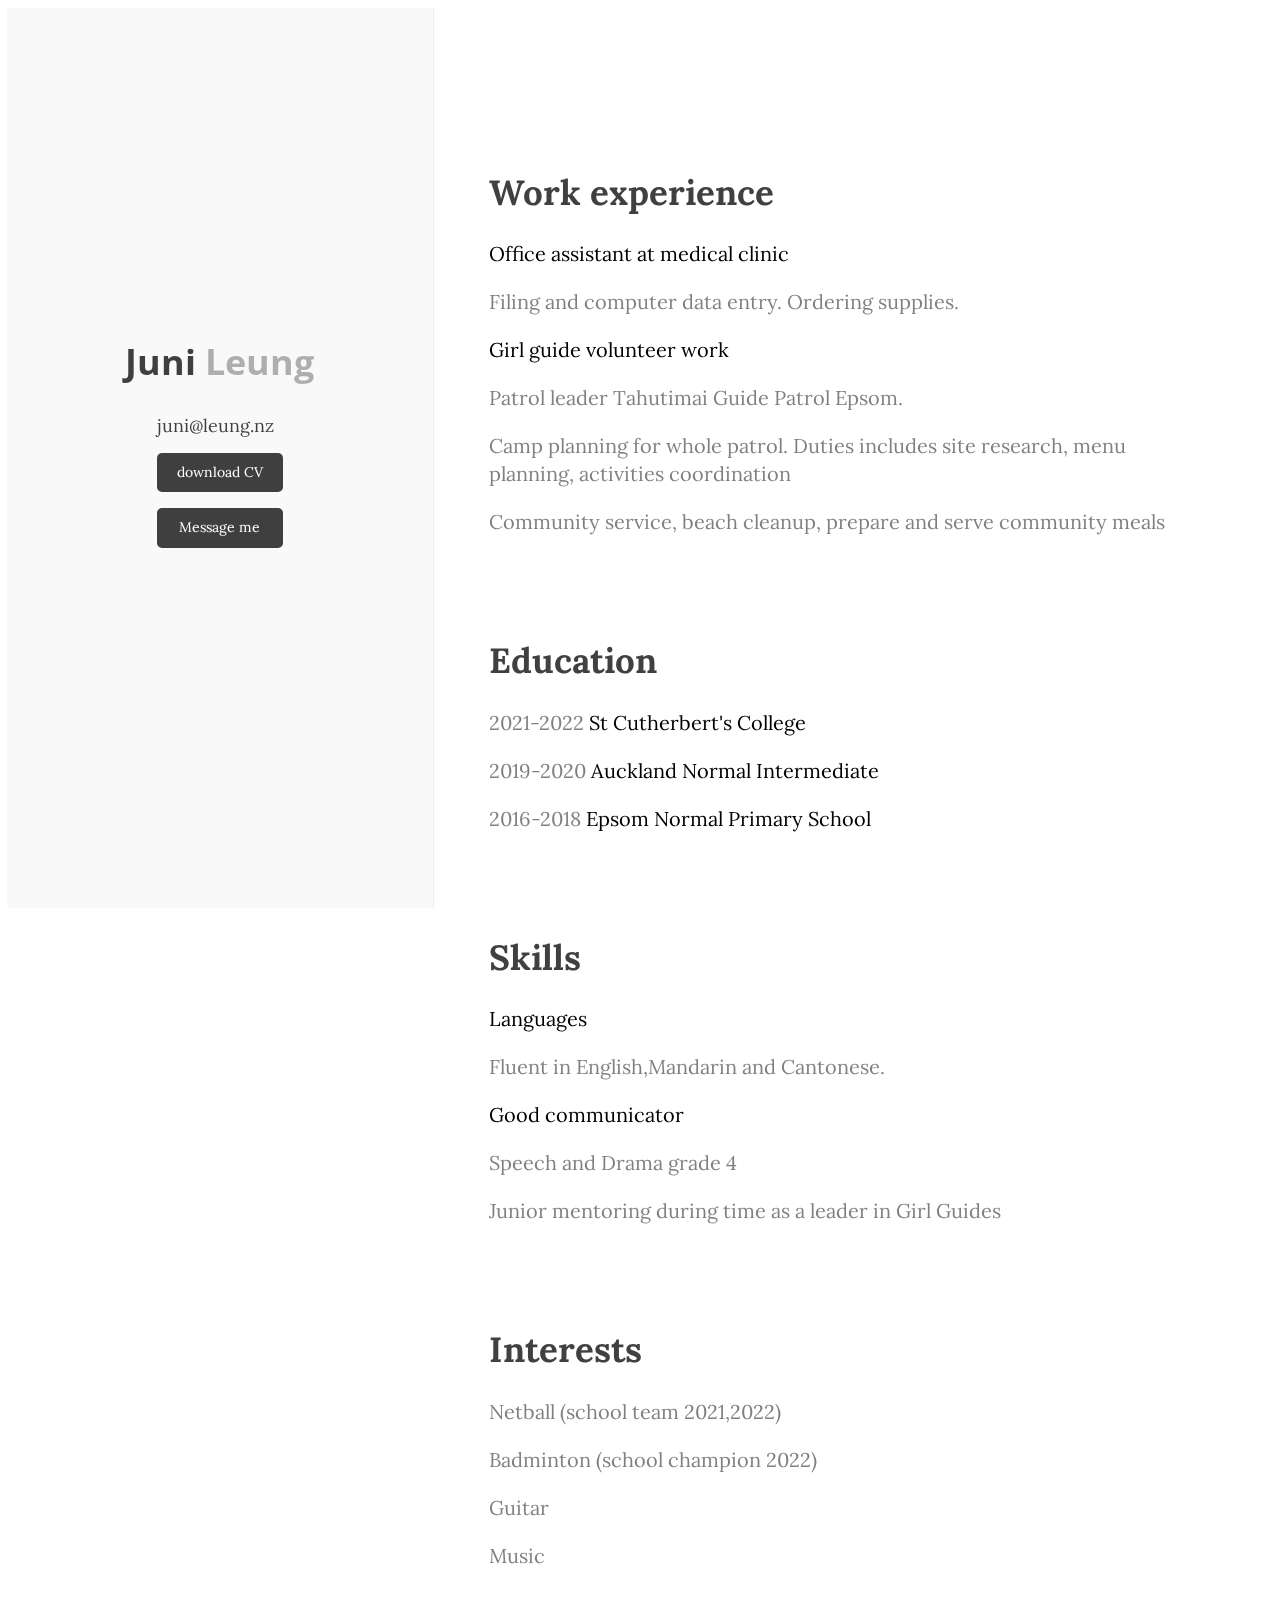
==== index.html @ 1db23971 "update" ====
<!DOCTYPE html>
<html>
<head>
	<title>Juni Leung</title>
	<link rel="stylesheet" type="text/css" href="./styles.css">
<link href='https://fonts.googleapis.com/css?family=Lora:400,700,400italic|Open+Sans:300,400,500,700|Waiting+for+the+Sunrise|Shadows+Into+Light' rel='stylesheet' type='text/css'>
	<meta name="viewport" content="width=device-width, initial-scale=1.0">
</head>
<body>



<div class="wrapper clearfix">
<div class="left">
    
    <div class="name-hero">
      
      <!-- <div class="me-img"></div> -->
      
      <div class="name-text">
        
        <h1>Juni <em>Leung</em></h1>
        <p>juni@leung.nz</p> 
      </div>
      
        <a href="#" target="_blank" style="margin-top:1em;">download CV</a>
        <a class="btn lightbox-223441714144852" style="margin-top: 16px">
          Message me
        </a>      
      </div>
    
  </div>
 <div class="right">
    
    <div class="inner">
      <section>
        <h1>Work experience</h1>
        <p><em>Office assistant at medical clinic </em></p>
        <p>Filing and computer data entry. Ordering supplies.</p>
        <p><em>Girl guide volunteer work</em></p>
        <p>Patrol leader Tahutimai Guide Patrol Epsom.</p>
        <p>Camp planning for whole patrol. Duties includes site research, menu planning, activities coordination</p>
        <p>Community service, beach cleanup, prepare and serve community meals</p>
      </section>
  
      <section>
        <h1>Education</h1>
        <p>2021-2022 <em>St Cutherbert's College</em></p>
        <p>2019-2020 <em>Auckland Normal Intermediate</em></p>
        <p>2016-2018 <em>Epsom Normal Primary School</em></p>
      </section>
      <section>
        <h1>Skills</h1>
        <p><em>Languages</em></p>
        <p>Fluent in English,Mandarin and Cantonese. </p>
        <p><em>Good communicator</em></p>
        <p>Speech and Drama grade 4</p>
        <p>Junior mentoring during time as a leader in Girl Guides</p>
      </section>
      <section>
        <h1>Interests</h1>
        <p>Netball (school team 2021,2022)</p>
        <p>Badminton (school champion 2022)</p>
        <p>Guitar</p>
        <p>Music</p>
      </section>
    </div>
    
  </div>
  
  
  
</div>


<script src ="https://form.jotform.com/static/feedback2.js" type="text/javascript"></script>
<script type="text/javascript">
    var JFL_223441714144852 = new JotformFeedback({
      formId: '223441714144852',
      base: 'https://form.jotform.com/',
      windowTitle: 'Form',
      background: '#FFA500',
      fontColor: '#FFFFFF',
      type: '0',
      height: 500,
      width: 700,
      openOnLoad: false
    });
</script>


 
</body>
</html>
---- styles.css ----
*, *:before, *:after {
    -moz-box-sizing: border-box; -webkit-box-sizing: border-box; box-sizing: border-box;
   }
  
  html
  {
      font-size:100%;
  }
  
  body
  {
      -webkit-font-smoothing:antialiased;
      color:#333332;
      font-family:Lora, serif;
      font-size:20px;
      font-weight:400;
      line-height:1.4;
      text-rendering:optimizeLegibility;
  }
  
  .skill-set li:hover
  {
      background:#3498db;
  }
  
  .name-hero a:hover
  {
      background: #808080;
  }
  h1
  {
      color:rgba(0,0,0,.75);
  }
  
  .wrapper
  {
      height:100%;
  }
  
  .left
  {
      background-color:rgba(0,0,0,.025);
      border-right:1px solid rgba(0,0,0,.05);
      float:right;
      height:100%;
      margin-left:-1px;
      min-width:256px;
      position:fixed;
      width:33.33%;
    
  }
  
  .right
  {
      float:right;
      height:100%;
      position:relative;
      width:66.66%;
  }
  
  
  .name-hero
  {
      background:rgba(0,0,0,.001);
      bottom:0;
      height:290px;
      left:0;
      margin:auto;
      position:absolute;
      right:0;
      top:0;
      width:85%;
  }
  
  .me-img
  {
      background:url(https://media-exp1.licdn.com/dms/image/C4E03AQGnLq_IB_mf8Q/profile-displayphoto-shrink_400_400/0/1631022739752?e=1648684800&v=beta&t=eICUjHeH_g9GQEItmEMK1j2gCADwqfjrlccSD_5za58) no-repeat center center ;
      background-size:100%;
    background-position:0px;
      border-radius:100%;
      height:150px;
      margin:0 auto;
      position:relative;
      width:150px;
  }
  
  .name-hero h1
  {
      font-family:Open Sans, sans-serif;
      font-size:1.8em;
      text-align:center;
  }
  
  .name-hero h1 em
  {
      color:rgba(0,0,0,.3);
      font-style:normal;
      font-weight:700;
  }
  
  .name-hero p
  {
      color:rgba(0,0,0,.75);
      font-size:.90em;
      line-height:1.5;
      margin:0 8px 0 0;
      text-align:center;
  }
  
  .name-hero .name-text
  {
      margin:0 auto;
      width:85%;
  }
  
  .name-hero a
  {
    background:rgba(0,0,0,.75);
    border-radius:5px;
    color:#FFF;
    padding:10px;
    text-decoration: none;
    text-align: center;
    display: block;
    width: 35%;
    margin-left:auto;
    margin-right:auto;
    font-size:0.7em; 
  }

  .inner
  {
      margin:0 auto;
      max-width:975px;
      padding:3em;
  }
  
  .inner h1
  {
      font-size:1.75em;
  }
  
  .inner p
  {
      color:rgba(0,0,0,.5);
  }
  
  .inner p em
  {
      color:rgba(0,0,0,1);
      font-style:normal;
  }
  
  .inner section
  {
      margin:100px auto;
  }
  
  ul
  {
      list-style-type:none;
      margin-top:-10px;
      max-width:570px;
      padding:0;
  }
  
  .skill-set li
  {
      background:rgba(0,0,0,.75);
      border-radius:5px;
      color:#FFF;
      display:inline-block;
      list-style:none;
      margin:15px 15px 0 0;
      padding:10px;
      text-align:justify;
  }
  
  @media screen and (max-width: 48em) {
      .right,.left
      {
          float:none;
      position:relative !important;
          width:100%;
      min-height:500px;
      }
    .handmade {
    text-align:center !important;
    margin-top:0px !important;
  }
  
  @media screen and (max-width: 75em) {
      body
  { font-size:18px;}
  }
  
  @media screen and (max-width: 60em) {
      body
  { font-size:16px;}
  }
  .clearfix:after {
     content: " "; /* Older browser do not support empty content */
     visibility: hidden;
     display: block;
     height: 0;
     clear: both;
  }
  .handmade {
    text-align:right;
    margin-top:100px;
  }
  .handmade em {
    font-family: 'Shadows Into Light', cursive;
    font-size: 1.25em;
    margin-left:5px;
  }}
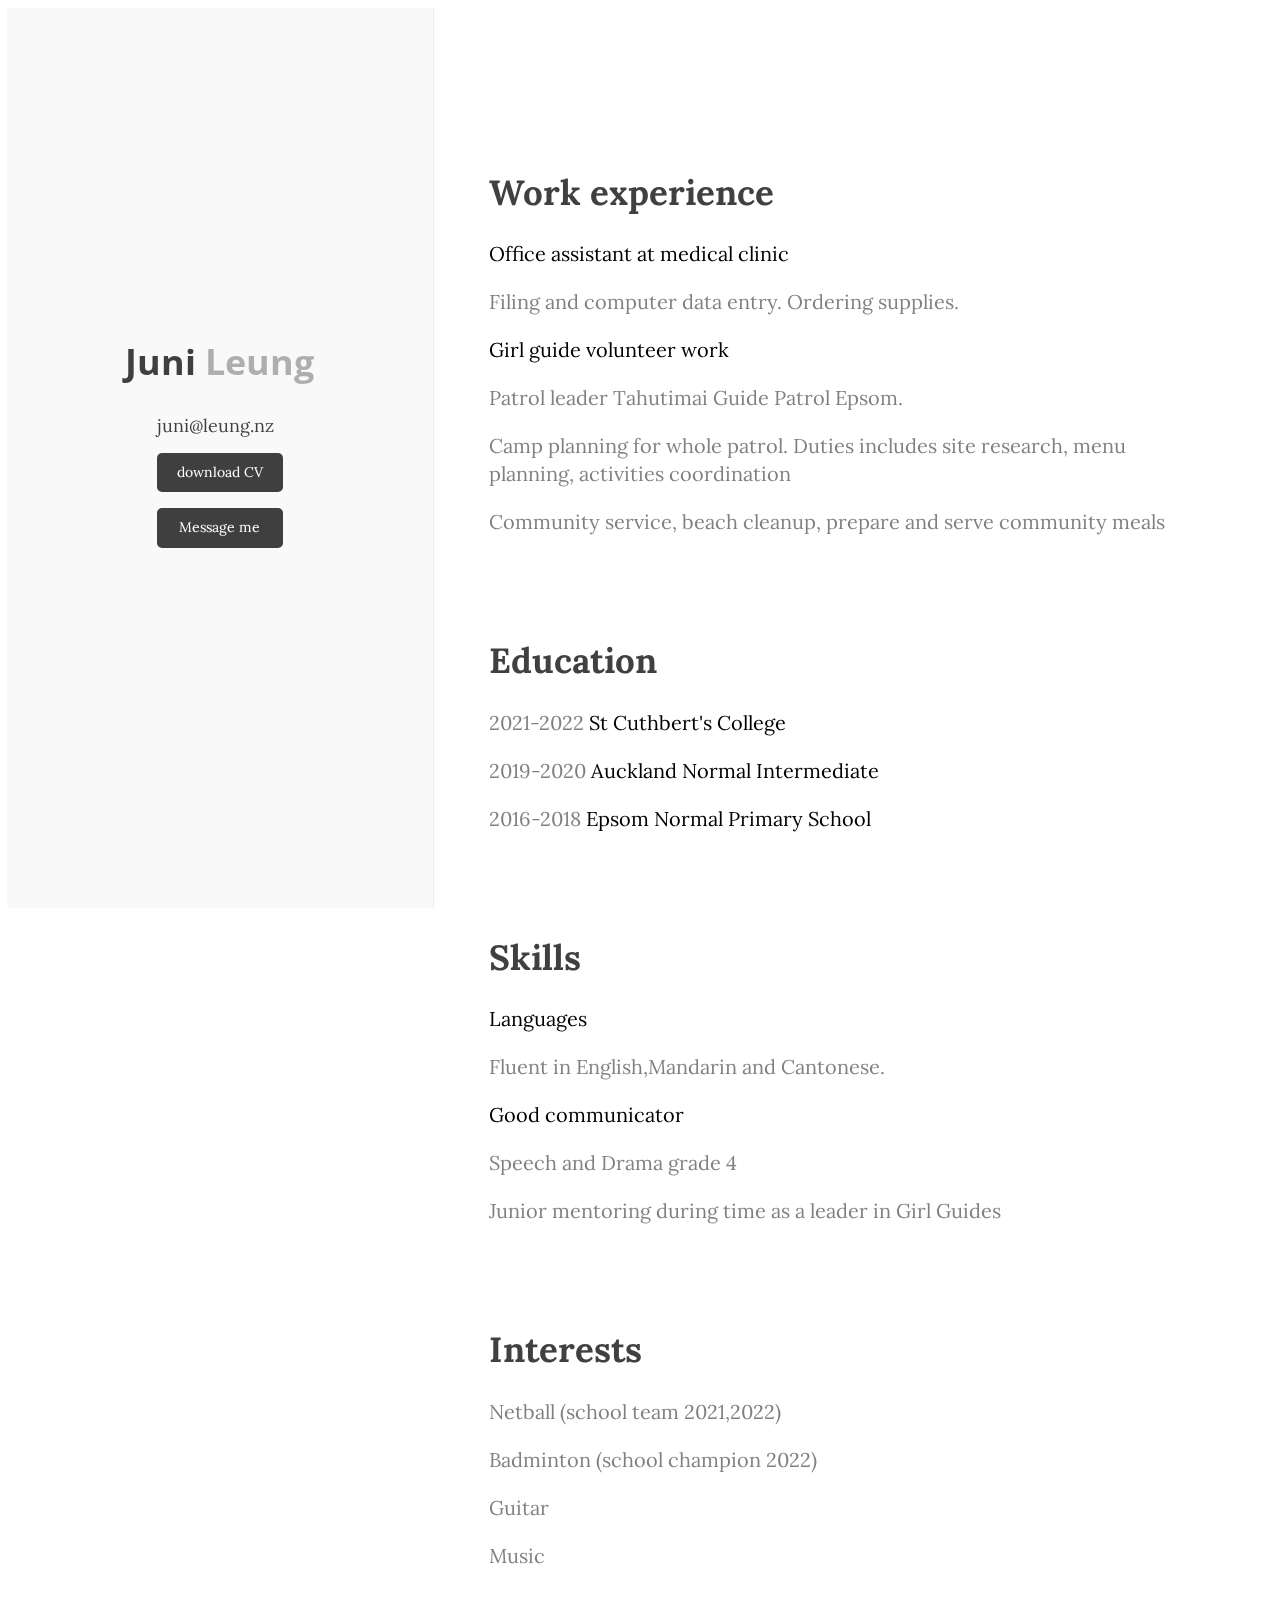
==== commit dec265c0: "update" ====
--- a/index.html
+++ b/index.html
@@ -23,7 +23,7 @@
         <p>juni@leung.nz</p> 
       </div>
       
-        <a href="#" target="_blank" style="margin-top:1em;">download CV</a>
+        <a href="./files/juni_leung_resume.pdf" target="_blank" style="margin-top:1em;">download CV</a>
         <a class="btn lightbox-223441714144852" style="margin-top: 16px">
           Message me
         </a>      
@@ -45,7 +45,7 @@
   
       <section>
         <h1>Education</h1>
-        <p>2021-2022 <em>St Cutherbert's College</em></p>
+        <p>2021-2022 <em>St Cuthbert's College</em></p>
         <p>2019-2020 <em>Auckland Normal Intermediate</em></p>
         <p>2016-2018 <em>Epsom Normal Primary School</em></p>
       </section>
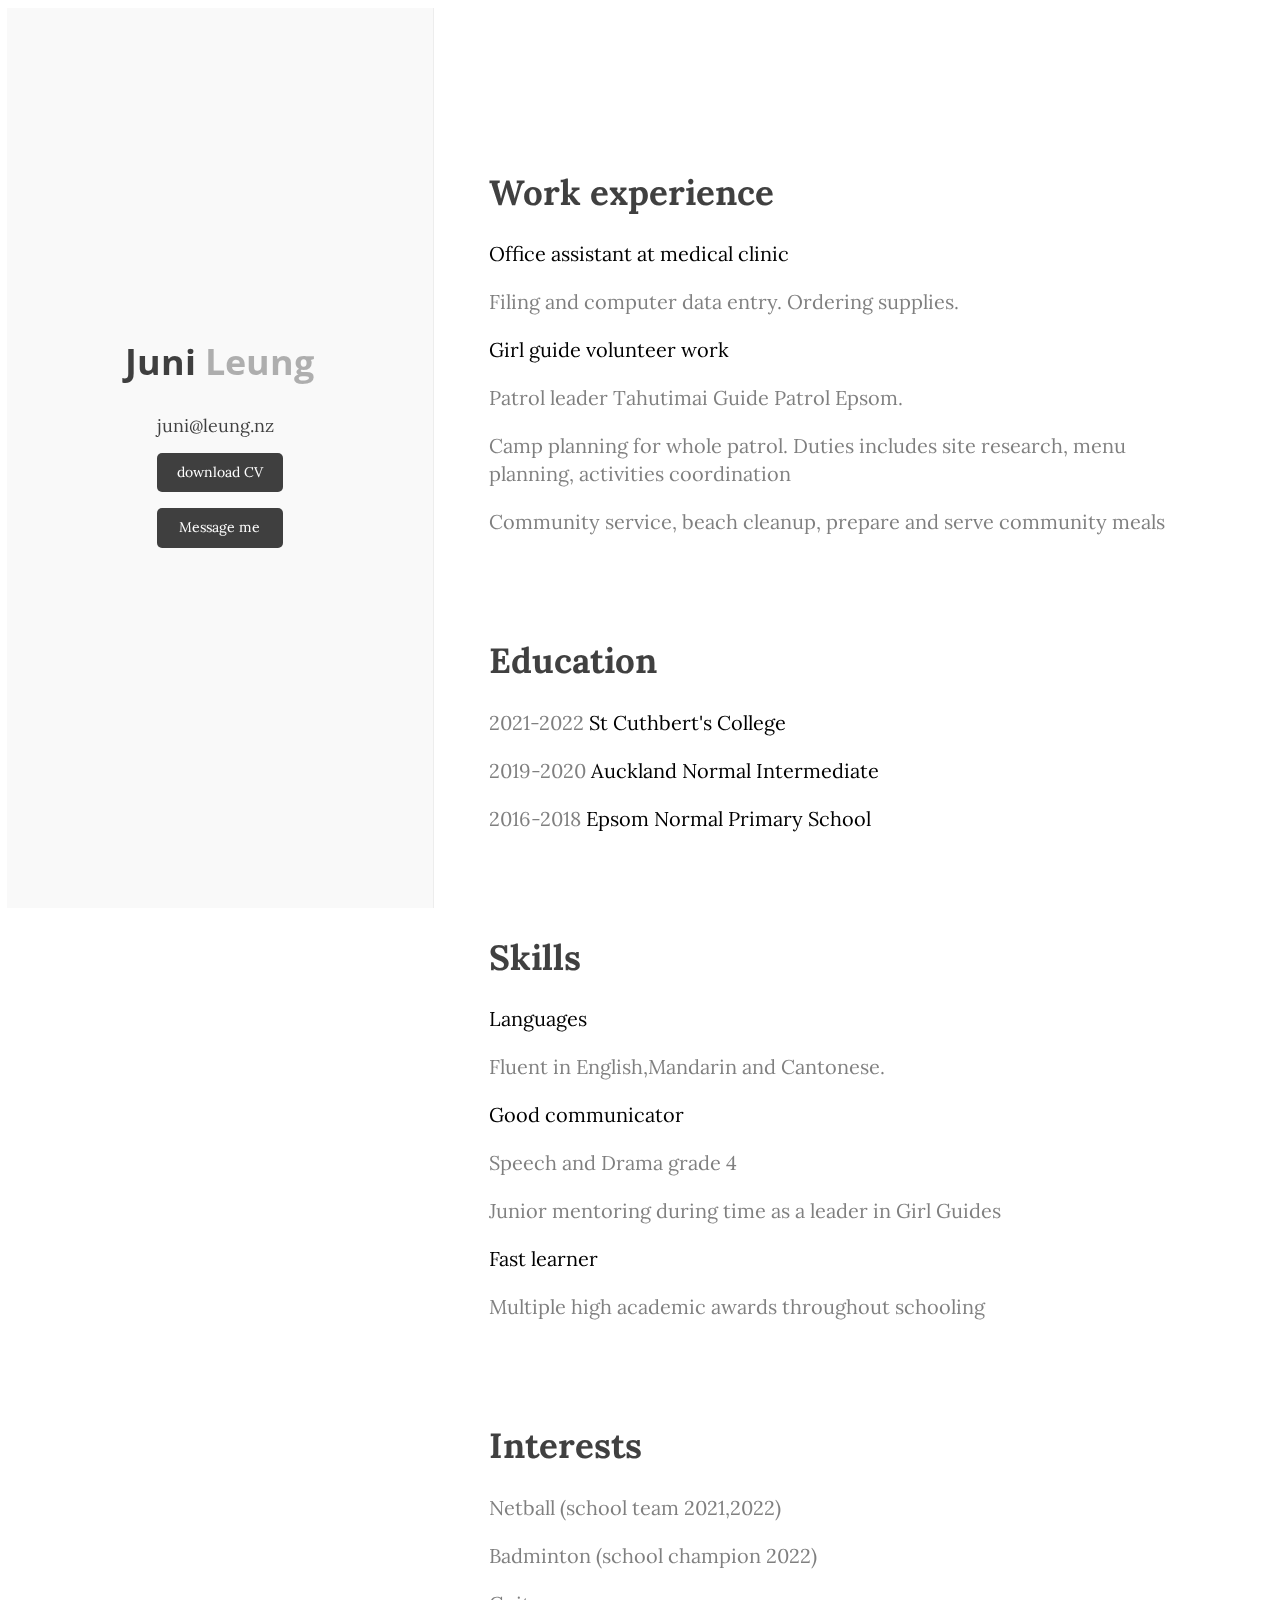
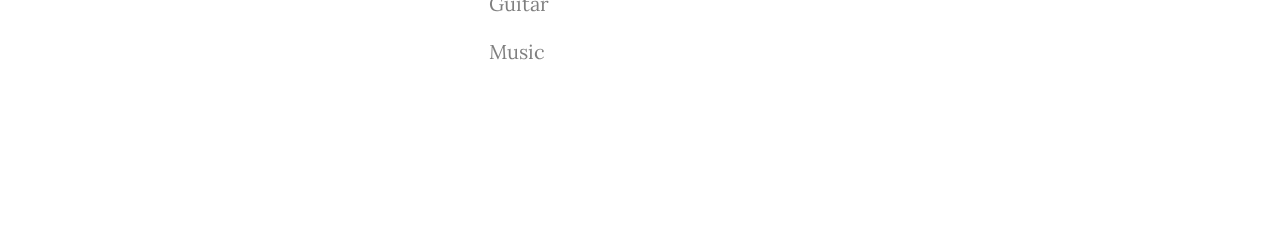
==== commit 87122c75: "update" ====
--- a/index.html
+++ b/index.html
@@ -56,6 +56,9 @@
         <p><em>Good communicator</em></p>
         <p>Speech and Drama grade 4</p>
         <p>Junior mentoring during time as a leader in Girl Guides</p>
+        <p><em>Fast learner</em></p>
+        <p>Multiple high academic awards throughout schooling</p>
+        
       </section>
       <section>
         <h1>Interests</h1>
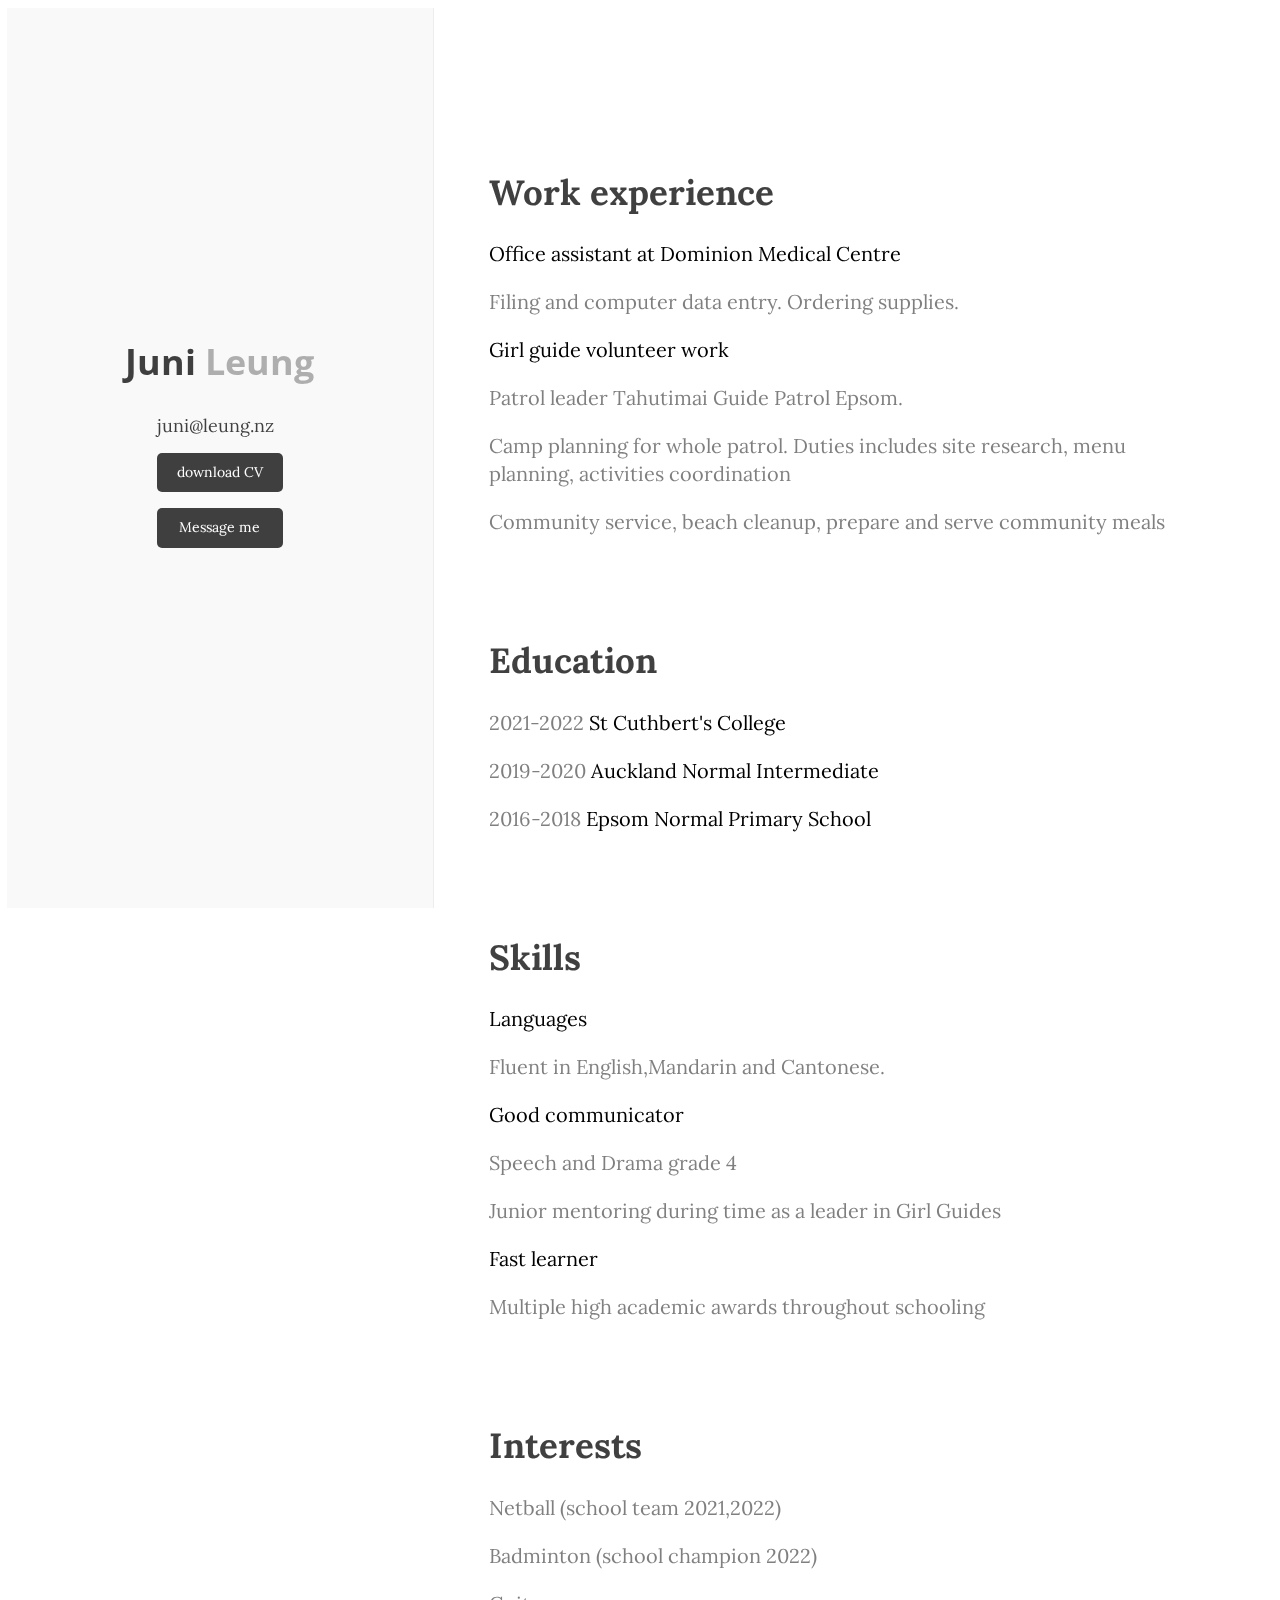
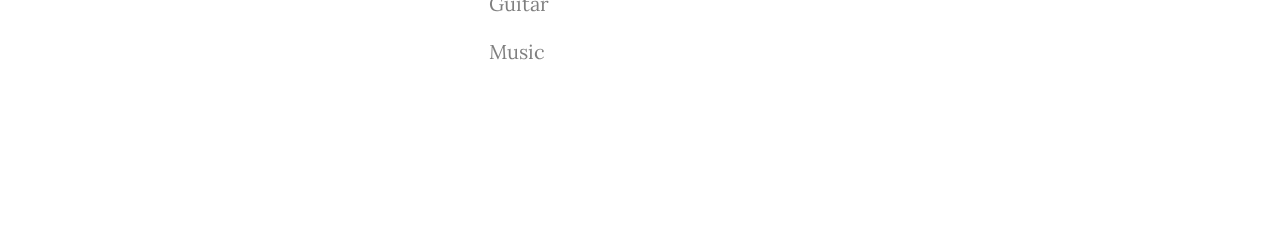
==== commit 4f333cde: "update" ====
--- a/index.html
+++ b/index.html
@@ -35,7 +35,7 @@
     <div class="inner">
       <section>
         <h1>Work experience</h1>
-        <p><em>Office assistant at medical clinic </em></p>
+        <p><em>Office assistant at Dominion Medical Centre </em></p>
         <p>Filing and computer data entry. Ordering supplies.</p>
         <p><em>Girl guide volunteer work</em></p>
         <p>Patrol leader Tahutimai Guide Patrol Epsom.</p>
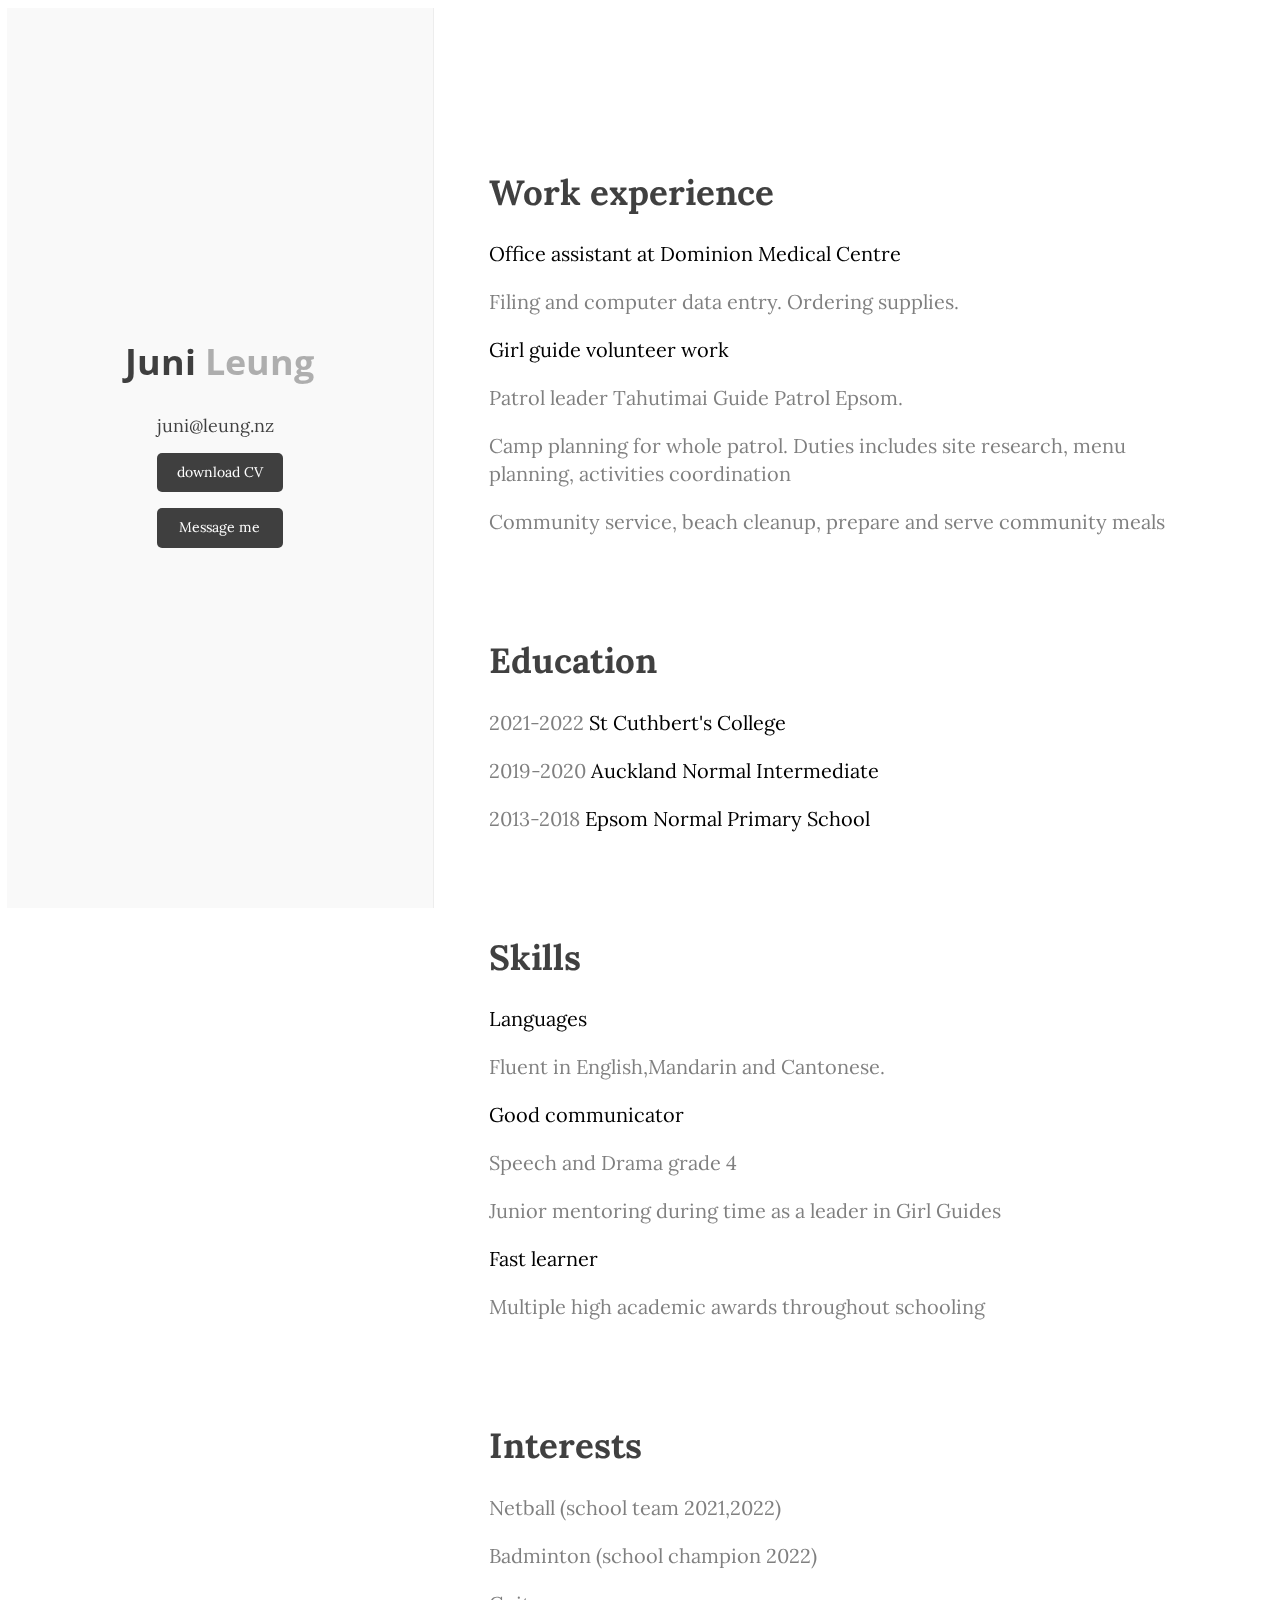
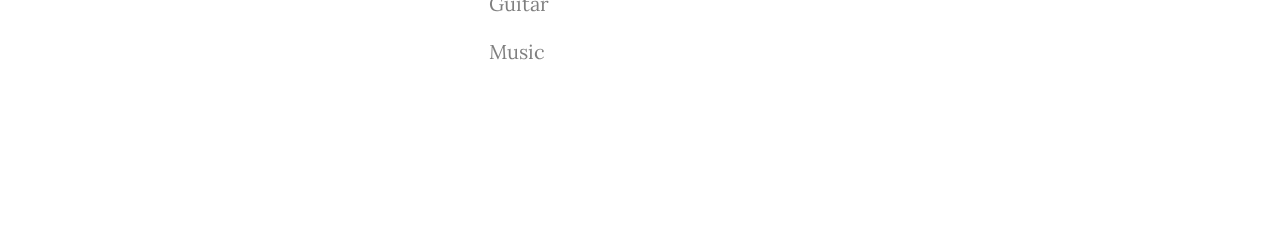
==== commit e255743a: "update" ====
--- a/index.html
+++ b/index.html
@@ -23,7 +23,7 @@
         <p>juni@leung.nz</p> 
       </div>
       
-        <a href="./files/juni_leung_resume.pdf" target="_blank" style="margin-top:1em;">download CV</a>
+        <a href="./files/Juni resume cv.pdf" target="_blank" style="margin-top:1em;">download CV</a>
         <a class="btn lightbox-223441714144852" style="margin-top: 16px">
           Message me
         </a>      
@@ -47,7 +47,7 @@
         <h1>Education</h1>
         <p>2021-2022 <em>St Cuthbert's College</em></p>
         <p>2019-2020 <em>Auckland Normal Intermediate</em></p>
-        <p>2016-2018 <em>Epsom Normal Primary School</em></p>
+        <p>2013-2018 <em>Epsom Normal Primary School</em></p>
       </section>
       <section>
         <h1>Skills</h1>
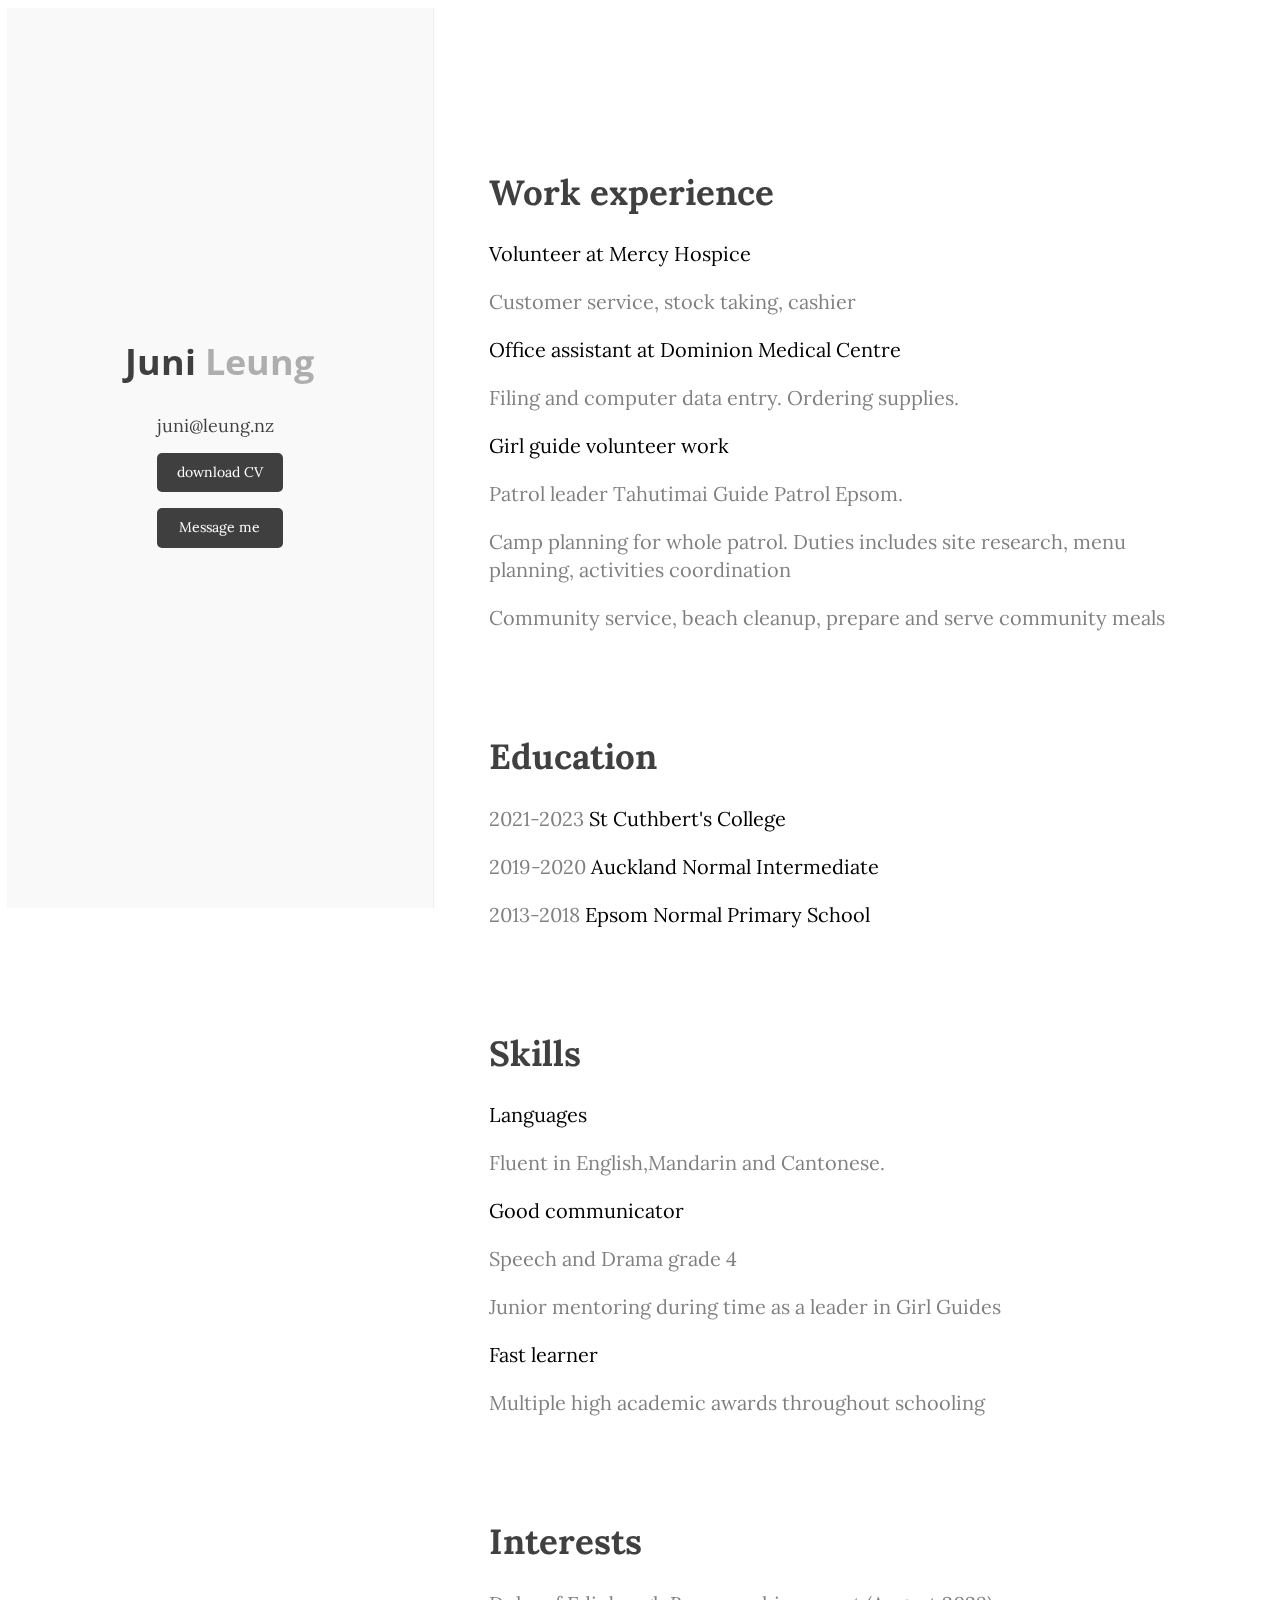
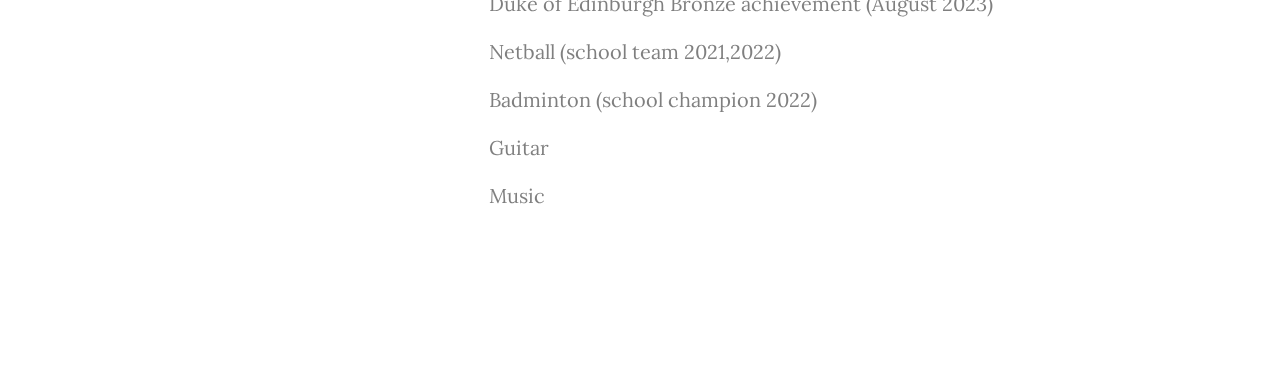
==== commit 0b64bd88: "update" ====
--- a/index.html
+++ b/index.html
@@ -35,6 +35,8 @@
     <div class="inner">
       <section>
         <h1>Work experience</h1>
+        <p><em>Volunteer at Mercy Hospice </em></p>
+        <p>Customer service, stock taking, cashier</p>
         <p><em>Office assistant at Dominion Medical Centre </em></p>
         <p>Filing and computer data entry. Ordering supplies.</p>
         <p><em>Girl guide volunteer work</em></p>
@@ -45,7 +47,7 @@
   
       <section>
         <h1>Education</h1>
-        <p>2021-2022 <em>St Cuthbert's College</em></p>
+        <p>2021-2023 <em>St Cuthbert's College</em></p>
         <p>2019-2020 <em>Auckland Normal Intermediate</em></p>
         <p>2013-2018 <em>Epsom Normal Primary School</em></p>
       </section>
@@ -62,6 +64,7 @@
       </section>
       <section>
         <h1>Interests</h1>
+        <p>Duke of Edinburgh Bronze achievement (August 2023)</p>
         <p>Netball (school team 2021,2022)</p>
         <p>Badminton (school champion 2022)</p>
         <p>Guitar</p>
